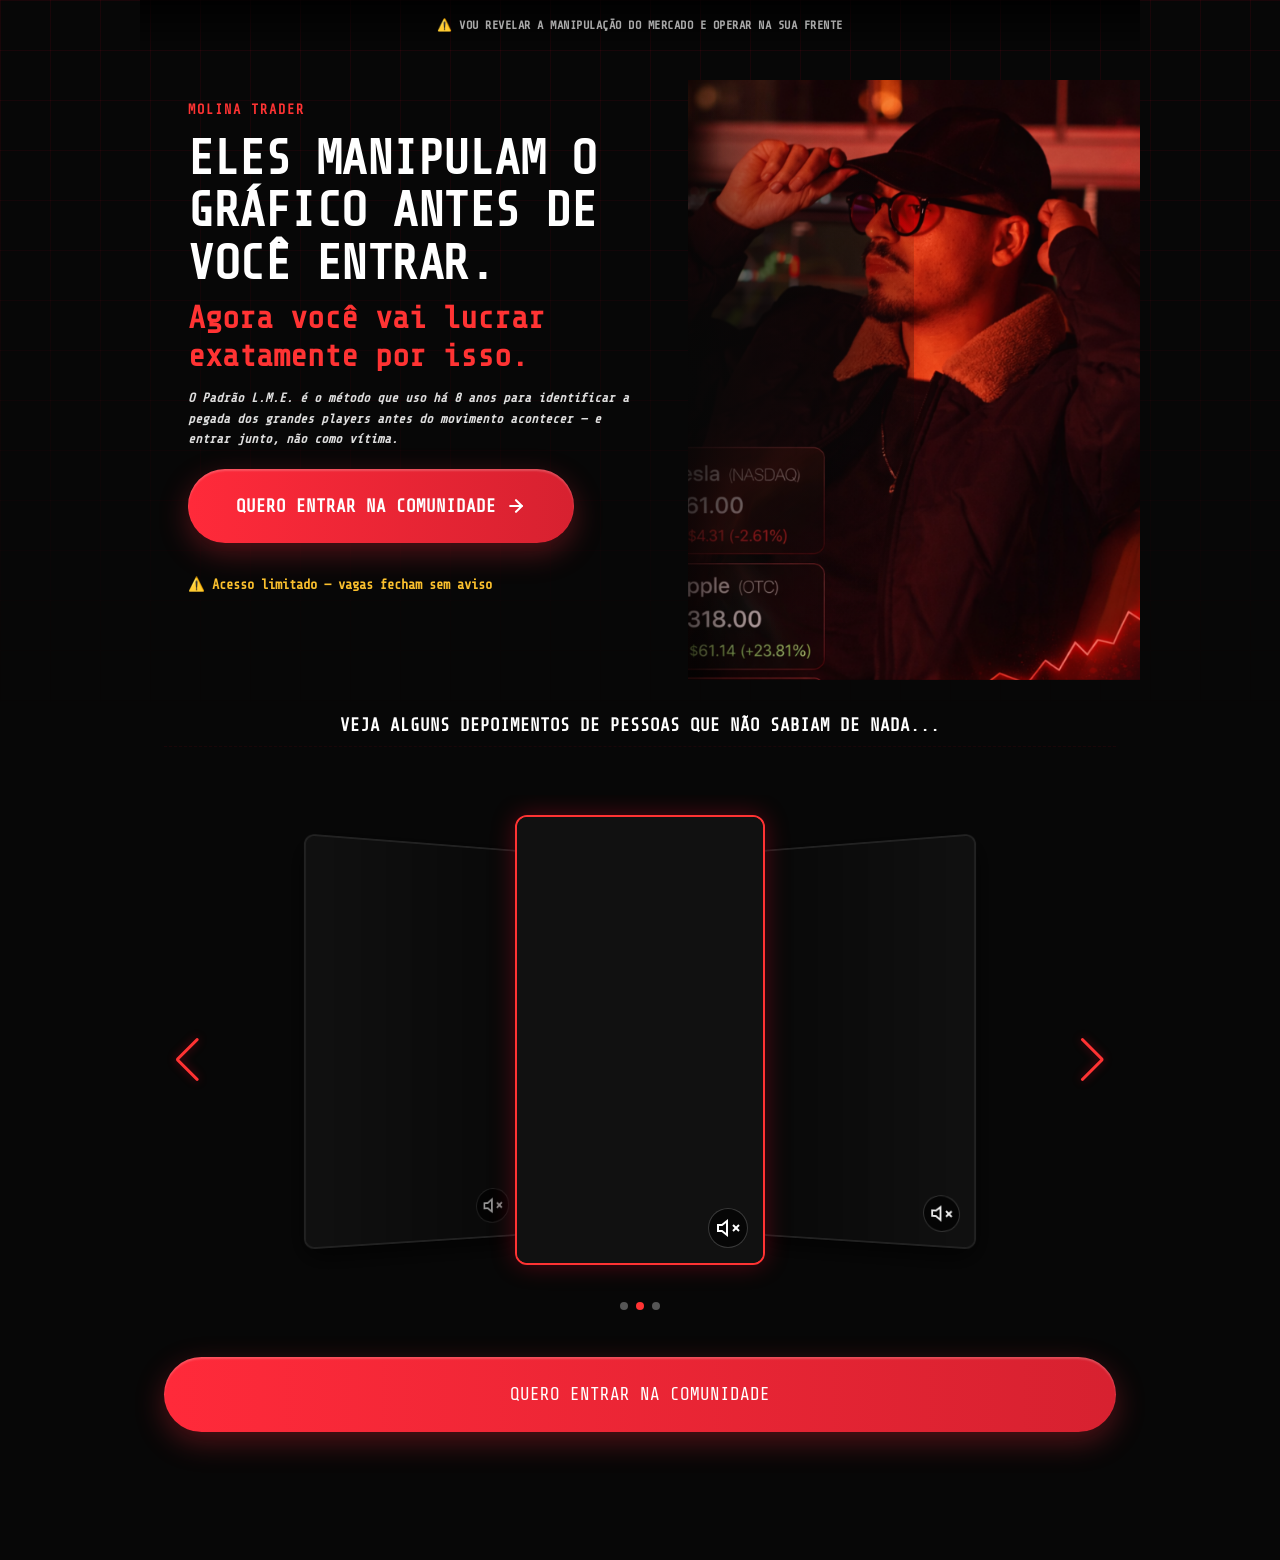
==== comunidade.html @ 2735b6e0 "Rename index.html to comunidade.html" ====
<!DOCTYPE html>
<html lang="pt-BR">

<head>
    <meta charset="UTF-8">
    <meta name="viewport" content="width=device-width, initial-scale=1.0">
    <title>Molina Trader | Entrar no Grupo</title>
    <meta name="description"
        content="Eles manipulam o gráfico antes de você entrar. Agora você vai lucrar exatamente por isso.">
    <link rel="preconnect" href="https://fonts.googleapis.com">
    <link rel="preconnect" href="https://fonts.gstatic.com" crossorigin>
    <link
        href="https://fonts.googleapis.com/css2?family=Inter:ital,wght@0,400;0,700;0,800;1,700&family=Montserrat:wght@800;900&family=Share+Tech+Mono&display=swap"
        rel="stylesheet">
    <link rel="stylesheet" href="https://cdn.jsdelivr.net/npm/swiper@11/swiper-bundle.min.css" />
    <link rel="stylesheet" href="styles.css">
</head>

<body>
    <!-- Background Grid -->
    <div class="background-grid"></div>

    <!-- Main Content wrapper -->
    <main class="content-wrapper">
        <!-- Hero Section -->
        <section class="hero-section" id="hero">
            <div class="top-warning">
                <span class="warning-icon">⚠️</span> VOU REVELAR A MANIPULAÇÃO DO MERCADO E OPERAR NA SUA FRENTE
            </div>

            <div class="hero-visual">
                <div class="hero-image-container">
                    <!-- Default mobile image, optionally handled in CSS for desktop -->
                </div>
            </div>

            <div class="hero-content">
                <div class="author-label">MOLINA TRADER</div>
                <h1 class="main-title">ELES MANIPULAM O GRÁFICO ANTES DE VOCÊ ENTRAR.</h1>
                <h2 class="sub-title">Agora você vai lucrar exatamente por isso.</h2>
                <p class="description">
                    O Padrão L.M.E. é o método que uso há 8 anos para identificar a pegada dos grandes players antes do
                    movimento acontecer — e entrar junto, não como vítima.
                </p>

                <a href="#grupo" class="btn-primary">
                    QUERO ENTRAR NA COMUNIDADE
                    <svg class="arrow-icon" width="20" height="20" viewBox="0 0 24 24" fill="none" stroke="currentColor"
                        stroke-width="2.5" stroke-linecap="round" stroke-linejoin="round">
                        <line x1="5" y1="12" x2="19" y2="12"></line>
                        <polyline points="12 5 19 12 12 19"></polyline>
                    </svg>
                </a>

                <div class="bottom-warning">
                    <span class="warning-icon yellow">⚠️</span> Acesso limitado — vagas fecham sem aviso
                </div>
            </div>
        </section>

        <!-- Social Proof Section -->
        <section class="social-proof-section" id="provas-sociais">
            <h2 class="section-title"> VEJA ALGUNS DEPOIMENTOS DE PESSOAS QUE NÃO SABIAM DE NADA... </h2>
            <div class="swiper videoSwiper">
                <div class="swiper-wrapper">
                    <!-- Video 1 -->
                    <div class="swiper-slide video-slide">
                        <video class="carousel-video" src="VIDEO 1.mp4" autoplay loop playsinline muted></video>
                        <button class="toggle-play-btn"></button>
                        <button class="toggle-mute-btn" title="Ativar Som">
                           <svg viewBox="0 0 24 24" width="24" height="24" stroke="currentColor" stroke-width="2" fill="none"><polygon points="11 5 6 9 2 9 2 15 6 15 11 19 11 5"></polygon><line x1="23" y1="9" x2="17" y2="15"></line><line x1="17" y1="9" x2="23" y2="15"></line></svg>
                        </button>
                    </div>
                    <!-- Video 2 -->
                    <div class="swiper-slide video-slide">
                        <video class="carousel-video" src="VIDEO 2.mp4" autoplay loop playsinline muted></video>
                        <button class="toggle-play-btn"></button>
                        <button class="toggle-mute-btn" title="Ativar Som">
                           <svg viewBox="0 0 24 24" width="24" height="24" stroke="currentColor" stroke-width="2" fill="none"><polygon points="11 5 6 9 2 9 2 15 6 15 11 19 11 5"></polygon><line x1="23" y1="9" x2="17" y2="15"></line><line x1="17" y1="9" x2="23" y2="15"></line></svg>
                        </button>
                    </div>
                    <!-- Video 3 -->
                    <div class="swiper-slide video-slide">
                        <video class="carousel-video" src="VIDEO 3.mp4" autoplay loop playsinline muted></video>
                        <button class="toggle-play-btn"></button>
                        <button class="toggle-mute-btn" title="Ativar Som">
                           <svg viewBox="0 0 24 24" width="24" height="24" stroke="currentColor" stroke-width="2" fill="none"><polygon points="11 5 6 9 2 9 2 15 6 15 11 19 11 5"></polygon><line x1="23" y1="9" x2="17" y2="15"></line><line x1="17" y1="9" x2="23" y2="15"></line></svg>
                        </button>
                    </div>
                </div>
                <!-- Controls -->
                <div class="swiper-pagination"></div>
                <div class="swiper-button-prev"></div>
                <div class="swiper-button-next"></div>
            </div>

            <div class="cta-bottom">
                <a href="#grupo" class="btn-primary pulse-anim"
                    style="font-family: var(--font-hacker); font-weight: normal;">
                    QUERO ENTRAR NA COMUNIDADE </a>
            </div>
        </section>
    </main>
    
    <script src="https://cdn.jsdelivr.net/npm/swiper@11/swiper-bundle.min.js"></script>
    <script src="main.js"></script>
</body>

</html>
---- styles.css ----
:root {
    --bg-dark: #070707;
    --red-brand: #ff3333;
    --red-button: #ff2a3a;
    --red-button-hover: #ff0f22;
    --red-hover: #cc0022;
    --text-color: #d8d8d8;
    --highlight: #ffffff;
    --yellow-warning: #fbc02d;
    --grid-line: rgba(255, 0, 43, 0.08);
    
    --font-heading: 'Share Tech Mono', monospace;
    --font-body: 'Share Tech Mono', monospace;
    --font-hacker: 'Share Tech Mono', monospace;
    font-size: 16px;
}

* {
    margin: 0;
    padding: 0;
    box-sizing: border-box;
}

body {
    background-color: var(--bg-dark);
    font-family: var(--font-body);
    color: var(--text-color);
    line-height: 1.5;
    overflow-x: hidden;
    position: relative;
    min-height: 100vh;
}

/* Background grid */
.background-grid {
    position: fixed;
    top: 0;
    left: 0;
    width: 100%;
    height: 100vh;
    z-index: -3;
    pointer-events: none;
    background-size: 50px 50px;
    background-image:
        linear-gradient(to right, var(--grid-line) 1px, transparent 1px),
        linear-gradient(to bottom, var(--grid-line) 1px, transparent 1px);
    mask-image: linear-gradient(to bottom, black 0%, transparent 80%);
    -webkit-mask-image: linear-gradient(to bottom, black 0%, transparent 80%);
}

.content-wrapper {
    width: 100%;
    max-width: 600px; /* Kept narrow as in the image mobile layout */
    margin: 0 auto;
    padding: 0;
    position: relative;
    display: flex;
    flex-direction: column;
}

/* --- HERO SECTION --- */
.hero-section {
    position: relative;
    display: flex;
    flex-direction: column;
    align-items: center;
    text-align: center;
    width: 100%;
}

.top-warning {
    width: 100%;
    text-align: center;
    padding: 1rem 0;
    font-size: 0.75rem;
    font-family: var(--font-heading);
    font-weight: 800;
    letter-spacing: 0.5px;
    color: #a8a8a8;
    text-transform: uppercase;
    z-index: 2;
    background: linear-gradient(to bottom, rgba(0,0,0,0.8), transparent);
}

.hero-visual {
    width: 100%;
    height: 400px; /* height to accommodate the image */
    position: relative;
    margin-top: -3rem; /* pull up under top warning */
    z-index: 1;
}

.hero-image-container {
    width: 100%;
    height: 100%;
    background-image: url('hero.png');
    background-size: cover;
    background-position: top center;
    background-repeat: no-repeat;
    /* Simulate the red lighting in the photo if the original photo isn't fully red */
    position: absolute;
    top: 0;
    left: 0;
}

.hero-image-container::after {
    /* Gradient to blend image into the black background below */
    content: '';
    position: absolute;
    bottom: -1px; left: 0; right: 0;
    height: 80%;
    background: linear-gradient(to bottom, transparent 0%, var(--bg-dark) 100%);
}

.hero-content {
    position: relative;
    z-index: 2;
    padding: 0 1.5rem;
    margin-top: -12rem; /* Overlap image much more */
    display: flex;
    flex-direction: column;
    align-items: stretch;
    text-align: left;
}

.author-label {
    font-family: var(--font-heading);
    font-weight: 600;
    color: var(--red-brand);
    font-size: 0.85rem;
    letter-spacing: 2px;
    margin-bottom: 0.75rem;
    text-transform: uppercase;
}

.main-title {
    font-family: var(--font-heading);
    font-size: 1.5rem;
    font-weight: 900;
    line-height: 1.1;
    color: var(--highlight);
    margin-bottom: 0.5rem;
    letter-spacing: -0.5px;
}

.sub-title {
    font-family: var(--font-body);
    font-size: 1.4rem;
    font-weight: 700;
    color: var(--red-brand);
    margin-bottom: 0.8rem;
    line-height: 1.2;
}

.description {
    font-family: var(--font-body);
    font-size: 0.8rem;
    font-weight: 700;
    font-style: italic;
    color: #dfdfdf;
    line-height: 1.6;
    margin-bottom: 1.2rem;
}

/* Button */
.btn-primary {
    display: flex;
    align-items: center;
    justify-content: center;
    background: linear-gradient(to right, var(--red-button), #d72130);
    color: #fff;
    padding: 1.25rem 1.5rem;
    border-radius: 50px; /* pill shape */
    font-family: var(--font-heading);
    font-weight: 800;
    font-size: 0.95rem;
    text-decoration: none;
    text-transform: uppercase;
    box-shadow: 0 10px 30px rgba(255, 42, 58, 0.3), inset 0px 2px 2px rgba(255,255,255,0.2);
    transition: all 0.3s ease;
    border: none;
    cursor: pointer;
    gap: 10px;
    margin-bottom: 2rem;
}

.btn-primary:hover {
    box-shadow: 0 15px 40px rgba(255, 42, 58, 0.5), inset 0px 2px 2px rgba(255,255,255,0.2);
    transform: translateY(-2px);
}

.bottom-warning {
    font-family: var(--font-heading);
    font-size: 0.85rem;
    font-weight: 800;
    color: var(--yellow-warning);
    text-align: center;
    margin-bottom: 4rem;
}
.warning-icon.yellow {
    color: var(--yellow-warning);
}

/* --- SOCIAL PROOF (Keeping Hacker Vibe) --- */
.social-proof-section {
    padding: 2rem 1.5rem 6rem;
}

.section-title {
    font-family: var(--font-hacker);
    font-size: 1.1rem;
    text-align: center;
    margin-bottom: 3rem;
    color: var(--highlight);
    border-bottom: 1px dashed var(--grid-line);
    display: inline-block;
    padding-bottom: 0.5rem;
    width: 100%;
}

/* Swiper Video Carousel */
.videoSwiper {
    width: 100%;
    padding-top: 20px;
    padding-bottom: 60px;
    margin-bottom: 2rem;
}

.video-slide {
    background-position: center;
    background-size: cover;
    width: 250px;
    height: 450px;
    border-radius: 12px;
    overflow: hidden;
    position: relative;
    box-shadow: 0 10px 30px rgba(0,0,0,0.8);
    border: 2px solid #222;
    transition: border-color 0.3s, box-shadow 0.3s;
}

.swiper-slide-active {
    border-color: var(--red-brand);
    box-shadow: 0 0 25px rgba(255, 0, 43, 0.3);
}

.carousel-video {
    width: 100%;
    height: 100%;
    object-fit: cover;
    background: #111;
}

.toggle-play-btn {
    position: absolute;
    top: 50%;
    left: 50%;
    transform: translate(-50%, -50%);
    width: 60px;
    height: 60px;
    border-radius: 50%;
    background: rgba(0, 0, 0, 0.5);
    border: 2px solid rgba(255, 255, 255, 0.7);
    color: #fff;
    display: flex;
    justify-content: center;
    align-items: center;
    cursor: pointer;
    z-index: 10;
    transition: all 0.3s ease;
    backdrop-filter: blur(3px);
    opacity: 0;
}

.video-slide:hover .toggle-play-btn,
.toggle-play-btn.show-paused {
    opacity: 1;
}

.toggle-play-btn:hover {
    background: var(--red-brand);
    border-color: #fff;
    transform: translate(-50%, -50%) scale(1.1);
}

.toggle-mute-btn {
    position: absolute;
    bottom: 15px;
    right: 15px;
    width: 40px;
    height: 40px;
    border-radius: 50%;
    background: rgba(0,0,0,0.6);
    border: 1px solid rgba(255,255,255,0.2);
    color: #fff;
    display: flex;
    justify-content: center;
    align-items: center;
    cursor: pointer;
    z-index: 10;
    transition: all 0.3s;
    backdrop-filter: blur(5px);
}

.toggle-mute-btn:hover {
    background: var(--red-brand);
    border-color: #fff;
}

/* Pagination and Nav styling */
.swiper-pagination-bullet {
    background: #555 !important;
    opacity: 1 !important;
}
.swiper-pagination-bullet-active {
    background: var(--red-brand) !important;
}
.swiper-button-next, .swiper-button-prev {
    color: var(--red-brand) !important;
    text-shadow: 0 0 10px rgba(255, 0, 43, 0.4);
}

.cta-bottom {
    text-align: center;
}

/* Media Queries for Desktop */
@media (min-width: 768px) {
    .content-wrapper {
        max-width: 1000px;
    }
    
    .hero-section {
        flex-direction: row;
        align-items: center;
        text-align: left;
        padding-top: 5rem;
    }
    
    .top-warning {
        position: absolute;
        top: 0;
        left: 0;
    }
    
    .hero-visual {
        flex: 1;
        height: 600px;
        order: 2; /* Move image to right side on desktop */
        margin-top: 0;
    }
    
    .hero-image-container {
        background-image: url('heropc.png');
        background-position: right center;
    }
    
    .hero-image-container::after {
        background: radial-gradient(circle at left, var(--bg-dark), transparent 80%);
        bottom: 0; right: auto; width: 50%; height: 100%;
    }
    
    .hero-content {
        flex: 1;
        order: 1;
        padding: 0 3rem;
        margin-top: 0;
    }
    
    .main-title {
        font-size: 3rem;
    }
    
    .sub-title {
        font-size: 2rem;
    }
    
    .btn-primary {
        align-self: flex-start;
        padding: 1.5rem 3rem;
        font-size: 1.1rem;
    }
    
    .bottom-warning {
        text-align: left;
    }
    
    .proof-grid {
        grid-template-columns: repeat(auto-fit, minmax(300px, 1fr));
    }
}
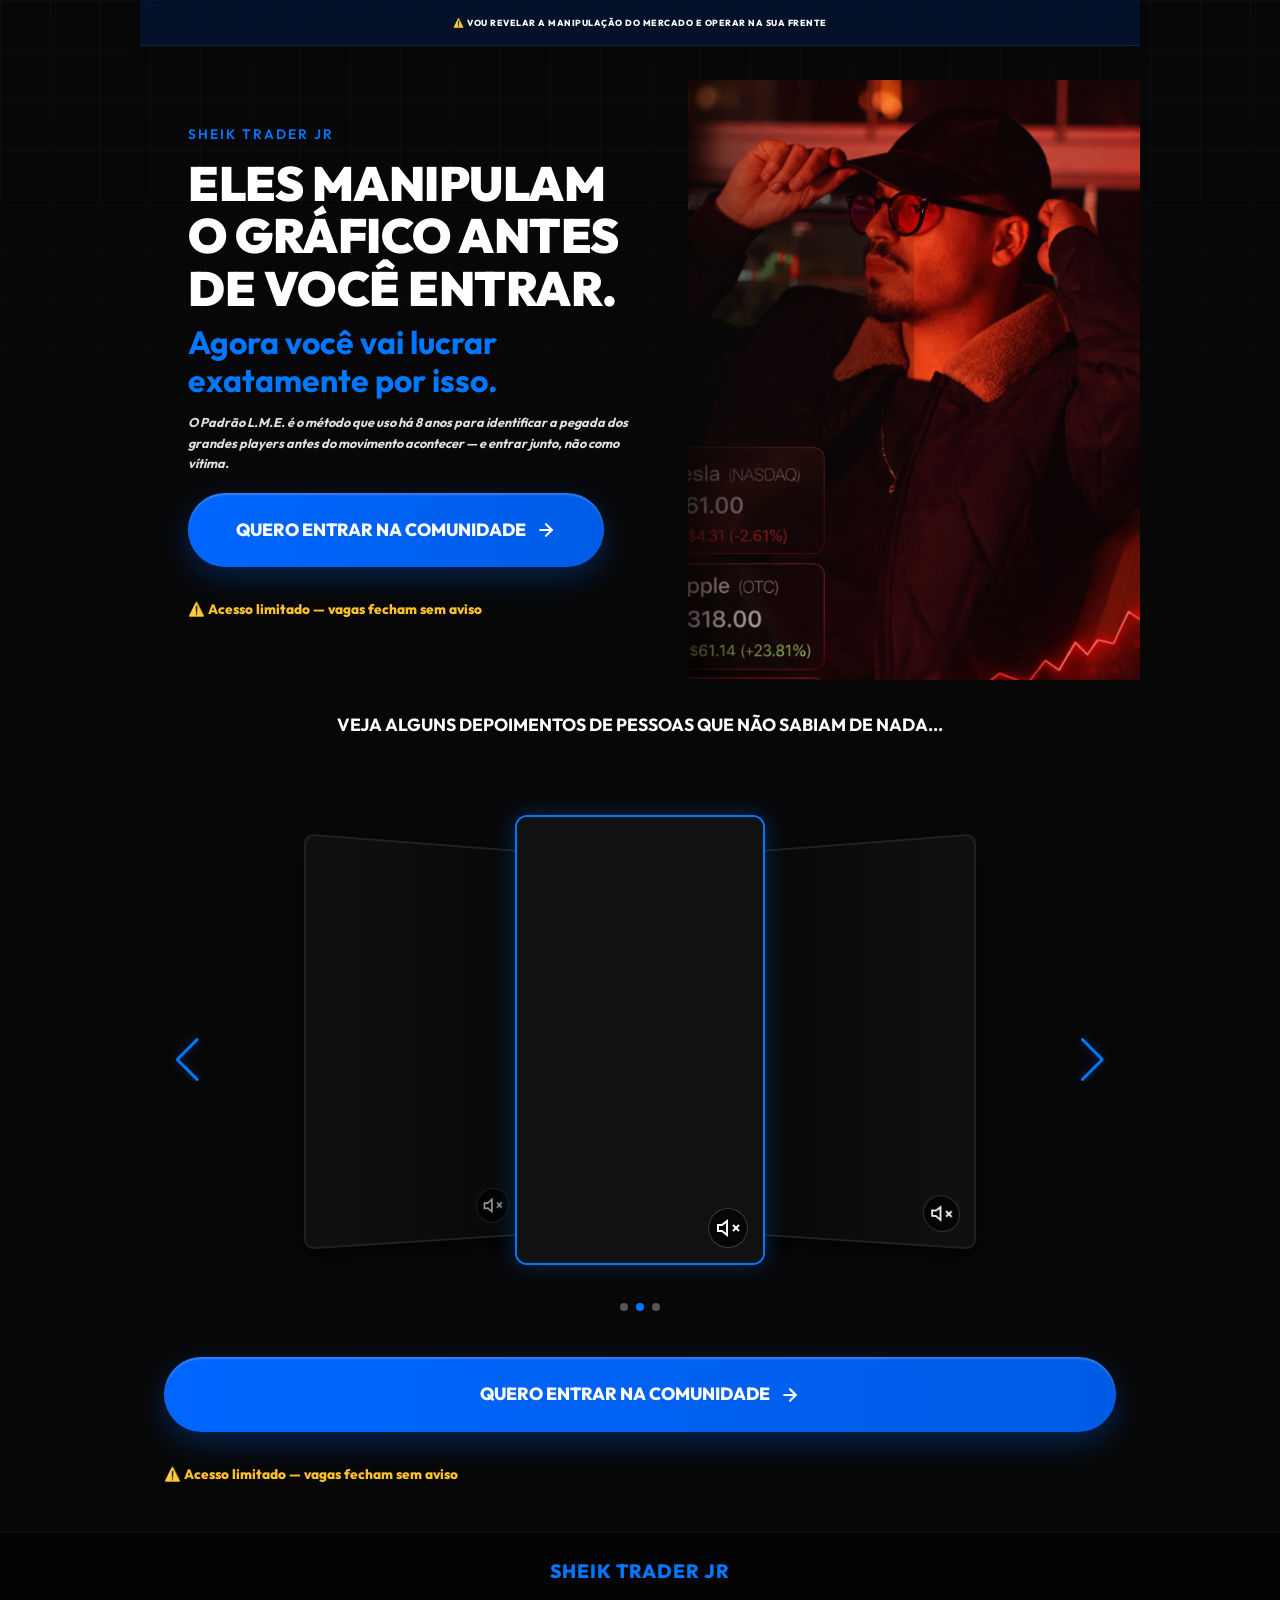
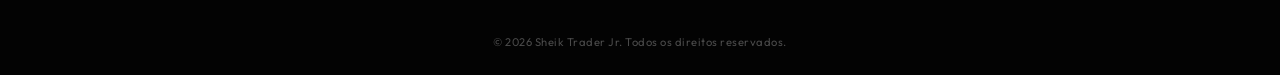
==== commit 46b241b1: "Add files via upload" ====
--- a/comunidade.html
+++ b/comunidade.html
@@ -4,14 +4,12 @@
 <head>
     <meta charset="UTF-8">
     <meta name="viewport" content="width=device-width, initial-scale=1.0">
-    <title>Molina Trader | Entrar no Grupo</title>
+    <title>Sheik Trader Jr | Entrar no Grupo</title>
     <meta name="description"
         content="Eles manipulam o gráfico antes de você entrar. Agora você vai lucrar exatamente por isso.">
     <link rel="preconnect" href="https://fonts.googleapis.com">
     <link rel="preconnect" href="https://fonts.gstatic.com" crossorigin>
-    <link
-        href="https://fonts.googleapis.com/css2?family=Inter:ital,wght@0,400;0,700;0,800;1,700&family=Montserrat:wght@800;900&family=Share+Tech+Mono&display=swap"
-        rel="stylesheet">
+    <link href="https://fonts.googleapis.com/css2?family=Outfit:wght@400;700;800;900&display=swap" rel="stylesheet">
     <link rel="stylesheet" href="https://cdn.jsdelivr.net/npm/swiper@11/swiper-bundle.min.css" />
     <link rel="stylesheet" href="styles.css">
 </head>
@@ -35,7 +33,7 @@
             </div>
 
             <div class="hero-content">
-                <div class="author-label">MOLINA TRADER</div>
+                <div class="author-label">SHEIK TRADER JR</div>
                 <h1 class="main-title">ELES MANIPULAM O GRÁFICO ANTES DE VOCÊ ENTRAR.</h1>
                 <h2 class="sub-title">Agora você vai lucrar exatamente por isso.</h2>
                 <p class="description">
@@ -43,7 +41,7 @@
                     movimento acontecer — e entrar junto, não como vítima.
                 </p>
 
-                <a href="#grupo" class="btn-primary">
+                <a href="https://t.me/+6n0nfPb2v5piZWIx" target="_blank" class="btn-primary">
                     QUERO ENTRAR NA COMUNIDADE
                     <svg class="arrow-icon" width="20" height="20" viewBox="0 0 24 24" fill="none" stroke="currentColor"
                         stroke-width="2.5" stroke-linecap="round" stroke-linejoin="round">
@@ -68,7 +66,12 @@
                         <video class="carousel-video" src="VIDEO 1.mp4" autoplay loop playsinline muted></video>
                         <button class="toggle-play-btn"></button>
                         <button class="toggle-mute-btn" title="Ativar Som">
-                           <svg viewBox="0 0 24 24" width="24" height="24" stroke="currentColor" stroke-width="2" fill="none"><polygon points="11 5 6 9 2 9 2 15 6 15 11 19 11 5"></polygon><line x1="23" y1="9" x2="17" y2="15"></line><line x1="17" y1="9" x2="23" y2="15"></line></svg>
+                            <svg viewBox="0 0 24 24" width="24" height="24" stroke="currentColor" stroke-width="2"
+                                fill="none">
+                                <polygon points="11 5 6 9 2 9 2 15 6 15 11 19 11 5"></polygon>
+                                <line x1="23" y1="9" x2="17" y2="15"></line>
+                                <line x1="17" y1="9" x2="23" y2="15"></line>
+                            </svg>
                         </button>
                     </div>
                     <!-- Video 2 -->
@@ -76,7 +79,12 @@
                         <video class="carousel-video" src="VIDEO 2.mp4" autoplay loop playsinline muted></video>
                         <button class="toggle-play-btn"></button>
                         <button class="toggle-mute-btn" title="Ativar Som">
-                           <svg viewBox="0 0 24 24" width="24" height="24" stroke="currentColor" stroke-width="2" fill="none"><polygon points="11 5 6 9 2 9 2 15 6 15 11 19 11 5"></polygon><line x1="23" y1="9" x2="17" y2="15"></line><line x1="17" y1="9" x2="23" y2="15"></line></svg>
+                            <svg viewBox="0 0 24 24" width="24" height="24" stroke="currentColor" stroke-width="2"
+                                fill="none">
+                                <polygon points="11 5 6 9 2 9 2 15 6 15 11 19 11 5"></polygon>
+                                <line x1="23" y1="9" x2="17" y2="15"></line>
+                                <line x1="17" y1="9" x2="23" y2="15"></line>
+                            </svg>
                         </button>
                     </div>
                     <!-- Video 3 -->
@@ -84,7 +92,12 @@
                         <video class="carousel-video" src="VIDEO 3.mp4" autoplay loop playsinline muted></video>
                         <button class="toggle-play-btn"></button>
                         <button class="toggle-mute-btn" title="Ativar Som">
-                           <svg viewBox="0 0 24 24" width="24" height="24" stroke="currentColor" stroke-width="2" fill="none"><polygon points="11 5 6 9 2 9 2 15 6 15 11 19 11 5"></polygon><line x1="23" y1="9" x2="17" y2="15"></line><line x1="17" y1="9" x2="23" y2="15"></line></svg>
+                            <svg viewBox="0 0 24 24" width="24" height="24" stroke="currentColor" stroke-width="2"
+                                fill="none">
+                                <polygon points="11 5 6 9 2 9 2 15 6 15 11 19 11 5"></polygon>
+                                <line x1="23" y1="9" x2="17" y2="15"></line>
+                                <line x1="17" y1="9" x2="23" y2="15"></line>
+                            </svg>
                         </button>
                     </div>
                 </div>
@@ -95,15 +108,34 @@
             </div>
 
             <div class="cta-bottom">
-                <a href="#grupo" class="btn-primary pulse-anim"
-                    style="font-family: var(--font-hacker); font-weight: normal;">
-                    QUERO ENTRAR NA COMUNIDADE </a>
+                <a href="#grupo" class="btn-primary">
+                    QUERO ENTRAR NA COMUNIDADE
+                    <svg class="arrow-icon" width="20" height="20" viewBox="0 0 24 24" fill="none" stroke="currentColor"
+                        stroke-width="2.5" stroke-linecap="round" stroke-linejoin="round">
+                        <line x1="5" y1="12" x2="19" y2="12"></line>
+                        <polyline points="12 5 19 12 12 19"></polyline>
+                    </svg>
+                </a>
+                <div class="bottom-warning" style="margin-top: 1.5rem;">
+                    <span class="warning-icon yellow">⚠️</span> Acesso limitado — vagas fecham sem aviso
+                </div>
             </div>
         </section>
     </main>
-    
+
+    <footer class="site-footer">
+        <div class="footer-content">
+            <h3 class="footer-title">SHEIK TRADER JR</h3>
+            <div class="footer-links">
+            </div>
+            <p class="footer-copyright">
+                &copy; 2026 Sheik Trader Jr. Todos os direitos reservados.
+            </p>
+        </div>
+    </footer>
+
     <script src="https://cdn.jsdelivr.net/npm/swiper@11/swiper-bundle.min.js"></script>
     <script src="main.js"></script>
 </body>
 
-</html>
+</html>
--- a/styles.css
+++ b/styles.css
@@ -1,17 +1,17 @@
 :root {
     --bg-dark: #070707;
-    --red-brand: #ff3333;
-    --red-button: #ff2a3a;
-    --red-button-hover: #ff0f22;
-    --red-hover: #cc0022;
+    --blue-brand: #0077ff;
+    --blue-button: #0066ff;
+    --blue-button-hover: #0055ee;
+    --blue-hover: #0044cc;
     --text-color: #d8d8d8;
     --highlight: #ffffff;
     --yellow-warning: #fbc02d;
-    --grid-line: rgba(255, 0, 43, 0.08);
-    
-    --font-heading: 'Share Tech Mono', monospace;
-    --font-body: 'Share Tech Mono', monospace;
-    --font-hacker: 'Share Tech Mono', monospace;
+    --grid-line: rgba(0, 119, 255, 0.08);
+    
+    --font-heading: 'Outfit', sans-serif;
+    --font-body: 'Outfit', sans-serif;
+    --font-hacker: 'Outfit', sans-serif;
     font-size: 16px;
 }
 
@@ -72,14 +72,18 @@
     width: 100%;
     text-align: center;
     padding: 1rem 0;
-    font-size: 0.75rem;
+    font-size: 0.55rem;
     font-family: var(--font-heading);
     font-weight: 800;
     letter-spacing: 0.5px;
-    color: #a8a8a8;
+    color: #ffffff;
     text-transform: uppercase;
     z-index: 2;
-    background: linear-gradient(to bottom, rgba(0,0,0,0.8), transparent);
+    background: rgba(0, 60, 180, 0.2);
+    backdrop-filter: blur(10px);
+    -webkit-backdrop-filter: blur(10px);
+    border-bottom: 1px solid rgba(0, 119, 255, 0.2);
+    box-shadow: 0 4px 15px rgba(0, 0, 0, 0.1);
 }
 
 .hero-visual {
@@ -97,7 +101,6 @@
     background-size: cover;
     background-position: top center;
     background-repeat: no-repeat;
-    /* Simulate the red lighting in the photo if the original photo isn't fully red */
     position: absolute;
     top: 0;
     left: 0;
@@ -126,7 +129,7 @@
 .author-label {
     font-family: var(--font-heading);
     font-weight: 600;
-    color: var(--red-brand);
+    color: var(--blue-brand);
     font-size: 0.85rem;
     letter-spacing: 2px;
     margin-bottom: 0.75rem;
@@ -147,7 +150,7 @@
     font-family: var(--font-body);
     font-size: 1.4rem;
     font-weight: 700;
-    color: var(--red-brand);
+    color: var(--blue-brand);
     margin-bottom: 0.8rem;
     line-height: 1.2;
 }
@@ -167,16 +170,16 @@
     display: flex;
     align-items: center;
     justify-content: center;
-    background: linear-gradient(to right, var(--red-button), #d72130);
+    background: linear-gradient(to right, var(--blue-button), #005ce6);
     color: #fff;
     padding: 1.25rem 1.5rem;
     border-radius: 50px; /* pill shape */
     font-family: var(--font-heading);
     font-weight: 800;
-    font-size: 0.95rem;
+    font-size: 0.85rem;
     text-decoration: none;
     text-transform: uppercase;
-    box-shadow: 0 10px 30px rgba(255, 42, 58, 0.3), inset 0px 2px 2px rgba(255,255,255,0.2);
+    box-shadow: 0 10px 30px rgba(0, 102, 255, 0.3), inset 0px 2px 2px rgba(255, 255, 255, 0.2);
     transition: all 0.3s ease;
     border: none;
     cursor: pointer;
@@ -185,7 +188,7 @@
 }
 
 .btn-primary:hover {
-    box-shadow: 0 15px 40px rgba(255, 42, 58, 0.5), inset 0px 2px 2px rgba(255,255,255,0.2);
+    box-shadow: 0 15px 40px rgba(0, 102, 255, 0.5), inset 0px 2px 2px rgba(255, 255, 255, 0.2);
     transform: translateY(-2px);
 }
 
@@ -195,7 +198,7 @@
     font-weight: 800;
     color: var(--yellow-warning);
     text-align: center;
-    margin-bottom: 4rem;
+    margin-bottom: 1rem;
 }
 .warning-icon.yellow {
     color: var(--yellow-warning);
@@ -203,7 +206,7 @@
 
 /* --- SOCIAL PROOF (Keeping Hacker Vibe) --- */
 .social-proof-section {
-    padding: 2rem 1.5rem 6rem;
+    padding: 2rem 1.5rem 2rem;
 }
 
 .section-title {
@@ -240,8 +243,8 @@
 }
 
 .swiper-slide-active {
-    border-color: var(--red-brand);
-    box-shadow: 0 0 25px rgba(255, 0, 43, 0.3);
+    border-color: var(--blue-brand);
+    box-shadow: 0 0 25px rgba(0, 119, 255, 0.3);
 }
 
 .carousel-video {
@@ -278,7 +281,7 @@
 }
 
 .toggle-play-btn:hover {
-    background: var(--red-brand);
+    background: var(--blue-brand);
     border-color: #fff;
     transform: translate(-50%, -50%) scale(1.1);
 }
@@ -303,7 +306,7 @@
 }
 
 .toggle-mute-btn:hover {
-    background: var(--red-brand);
+    background: var(--blue-brand);
     border-color: #fff;
 }
 
@@ -313,15 +316,72 @@
     opacity: 1 !important;
 }
 .swiper-pagination-bullet-active {
-    background: var(--red-brand) !important;
+    background: var(--blue-brand) !important;
 }
 .swiper-button-next, .swiper-button-prev {
-    color: var(--red-brand) !important;
-    text-shadow: 0 0 10px rgba(255, 0, 43, 0.4);
+    color: var(--blue-brand) !important;
+    text-shadow: 0 0 10px rgba(0, 119, 255, 0.4);
 }
 
 .cta-bottom {
     text-align: center;
+}
+
+/* --- FOOTER --- */
+.site-footer {
+    width: 100%;
+    padding: 1.5rem 1.5rem;
+    background: #030303; 
+    border-top: 1px solid rgba(255,255,255,0.05);
+    text-align: center;
+    position: relative;
+    z-index: 5;
+}
+
+.footer-content {
+    max-width: 600px;
+    margin: 0 auto;
+}
+
+.footer-title {
+    font-family: var(--font-heading);
+    color: var(--blue-brand);
+    font-size: 1.2rem;
+    font-weight: 800;
+    margin-bottom: 1rem;
+    letter-spacing: 1px;
+}
+
+.footer-disclaimer {
+    font-size: 0.75rem;
+    color: #6a6a6a;
+    line-height: 1.5;
+    margin-bottom: 1.5rem;
+}
+
+.footer-links {
+    display: flex;
+    justify-content: center;
+    gap: 1.5rem;
+    margin-bottom: 2rem;
+}
+
+.footer-links a {
+    color: #a8a8a8;
+    text-decoration: none;
+    font-size: 0.8rem;
+    font-weight: 700;
+    transition: color 0.3s;
+}
+
+.footer-links a:hover {
+    color: var(--highlight);
+}
+
+.footer-copyright {
+    font-size: 0.7rem;
+    color: #4a4a4a;
+    letter-spacing: 0.5px;
 }
 
 /* Media Queries for Desktop */
